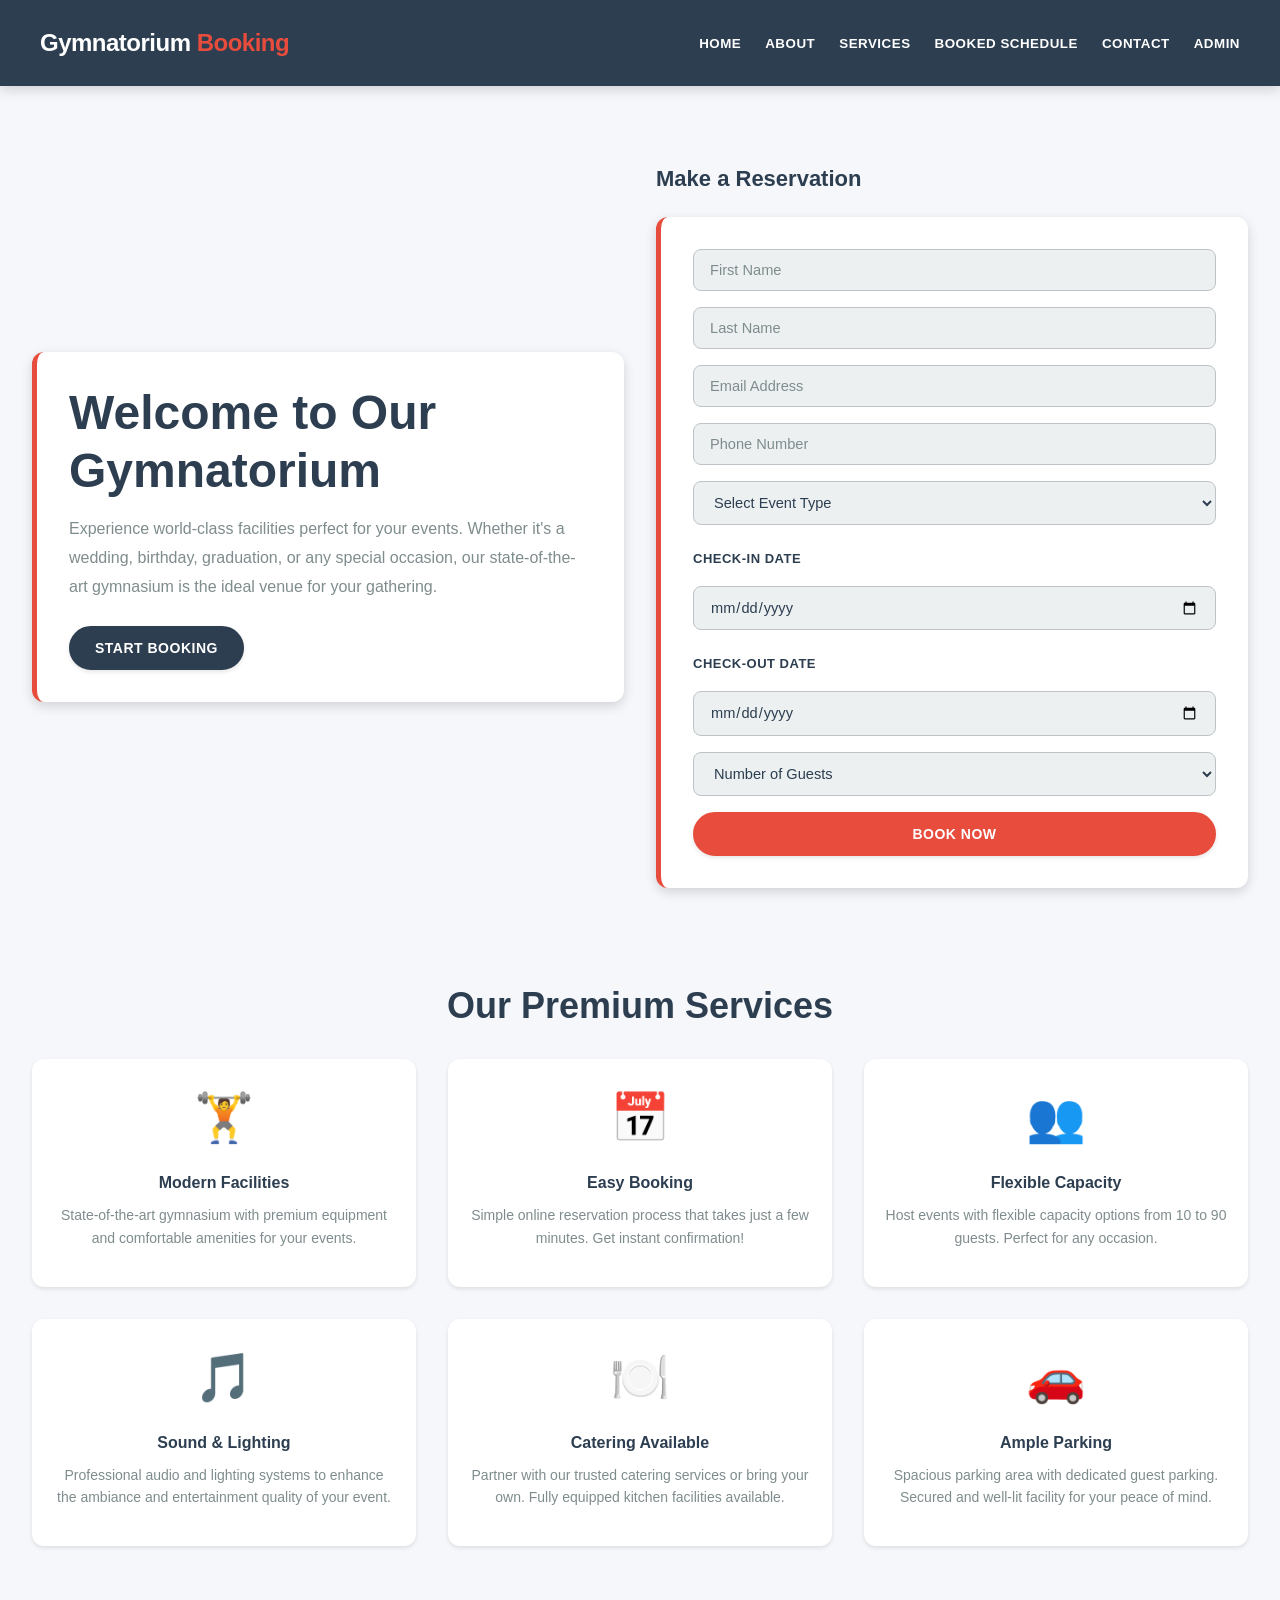
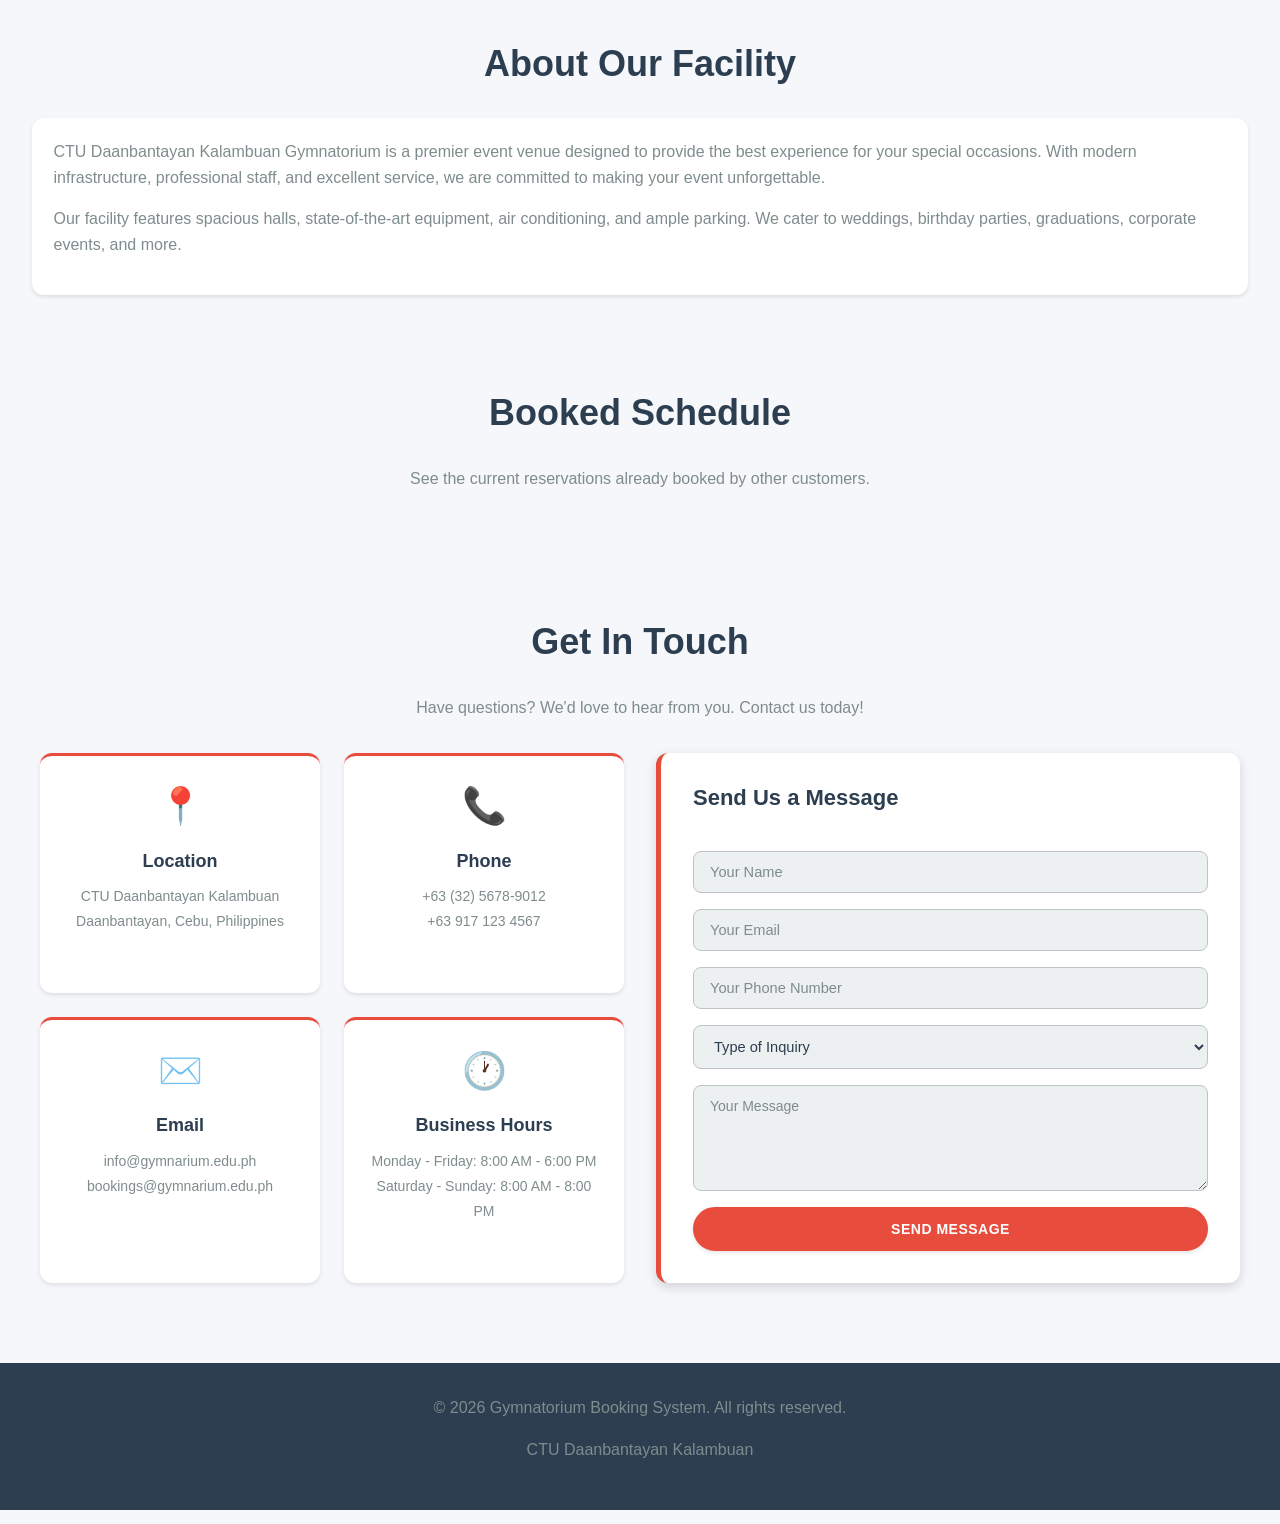
==== index.html @ 36cdc229 "ah kini" ====
<!DOCTYPE html>
<html lang="en">
<head>
    <meta charset="UTF-8">
    <meta name="viewport" content="width=device-width, initial-scale=1.0">
    <title>Gymnatorium Booking</title>
    <meta http-equiv="refresh" content="0; url=client/index.html">
</head>
<body>
    <p>If you are not redirected automatically, <a href="client/index.html">click here to go to the client site</a>.</p>
</body>
</html>
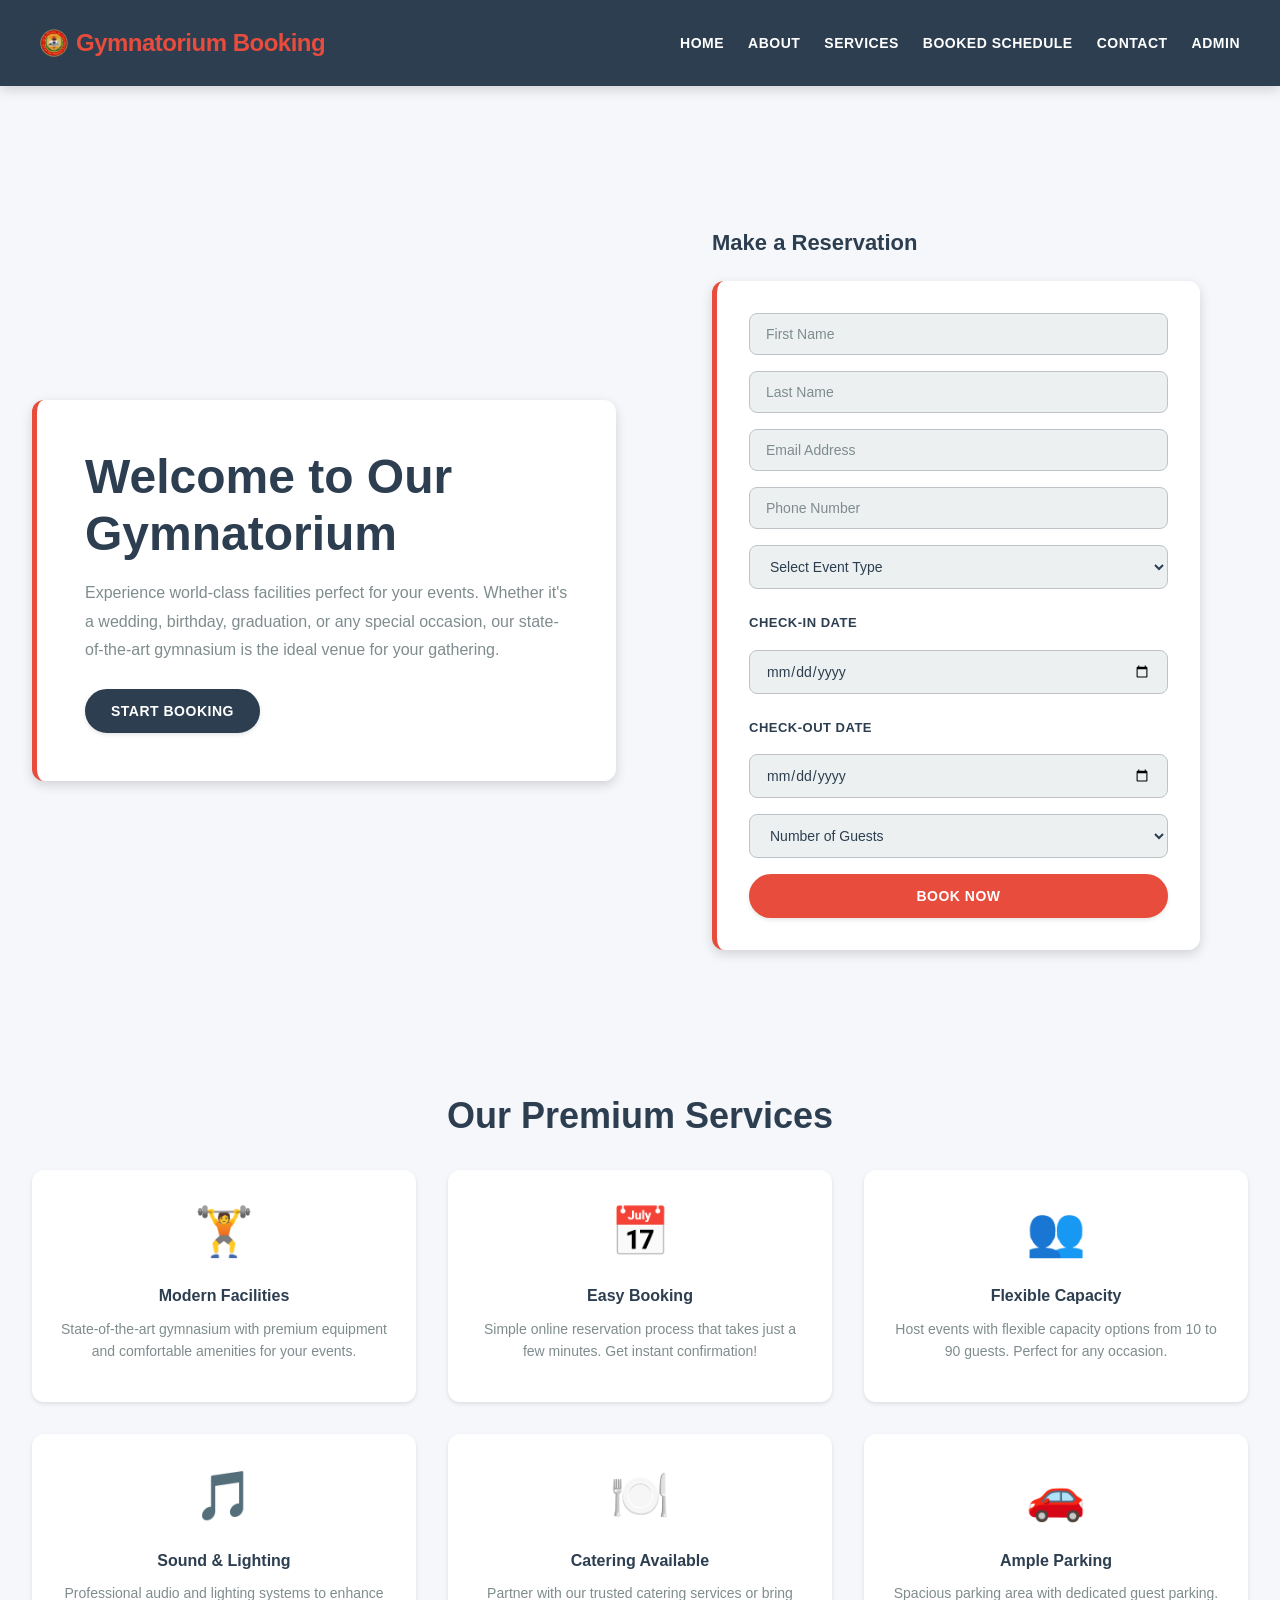
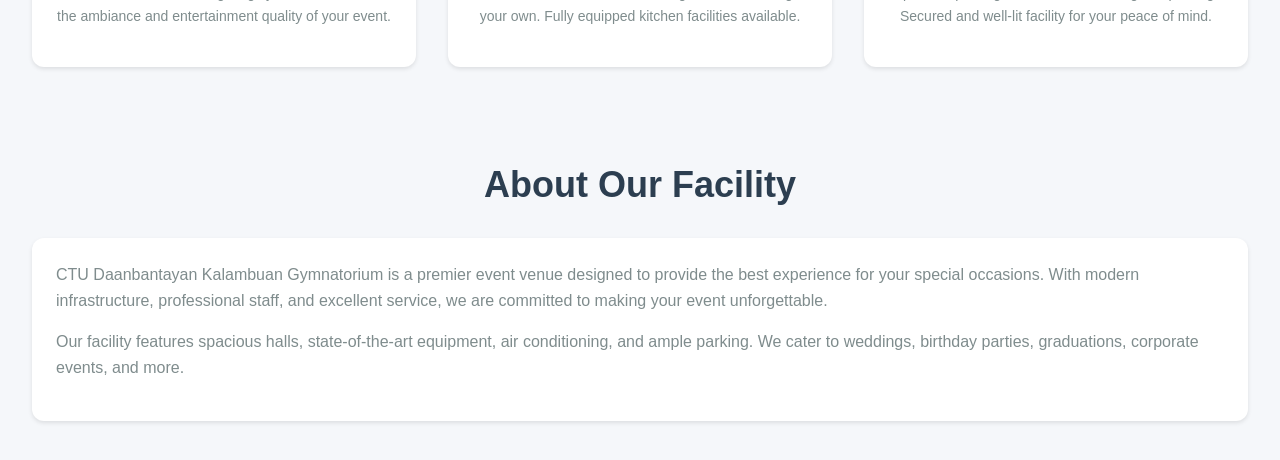
==== commit 85df6f04: "Added Logo" ====
--- a/index.html
+++ b/index.html
@@ -4,6 +4,7 @@
     <meta charset="UTF-8">
     <meta name="viewport" content="width=device-width, initial-scale=1.0">
     <title>Gymnatorium Booking</title>
+    <link rel="icon" type="image/png" href="logo.png">
     <meta http-equiv="refresh" content="0; url=client/index.html">
 </head>
 <body>
